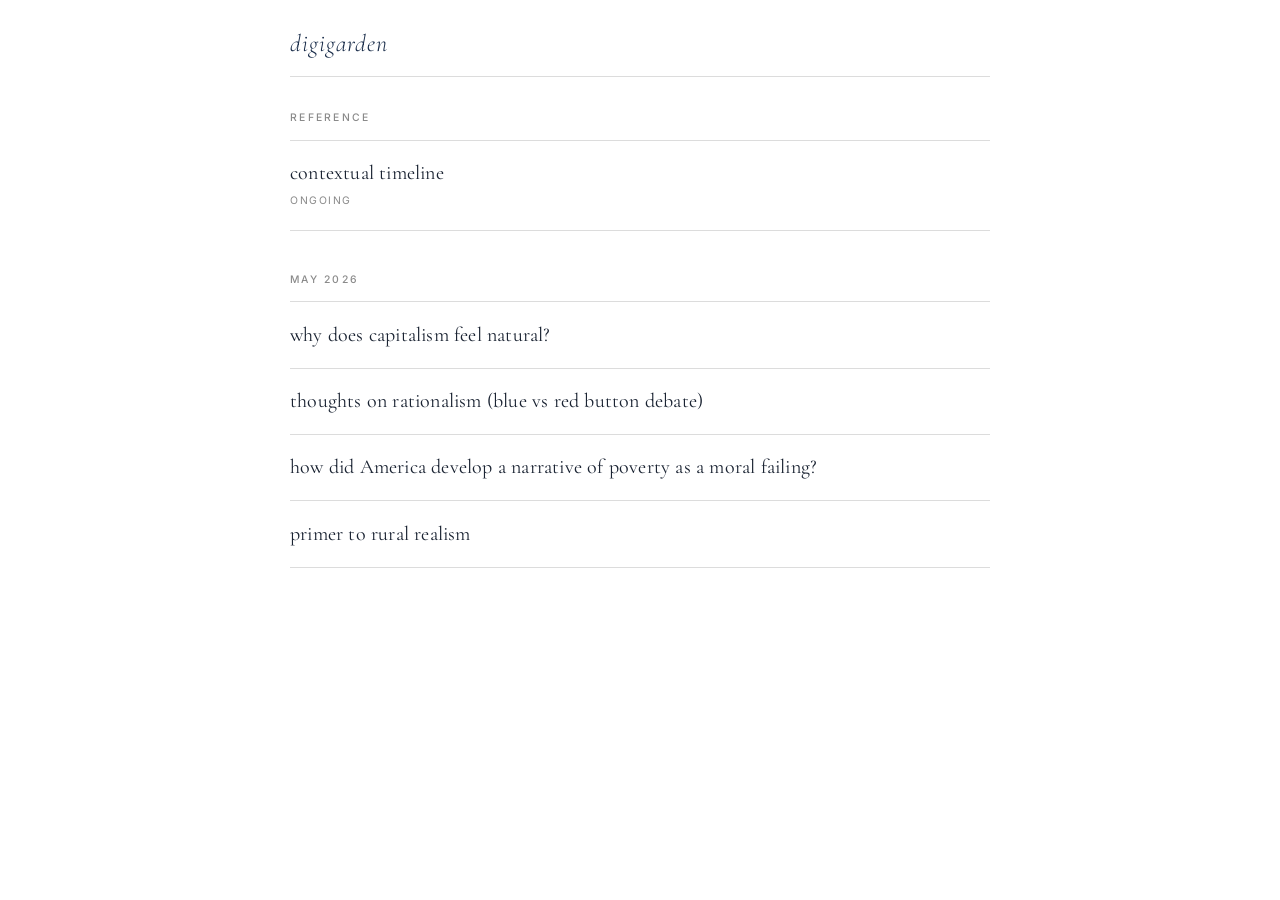
==== index.html @ b5a6b784 "Rename "intellectual timeline" to "contextual timeline" https://claude.ai/code/session_01QUtGRTyr6jm" ====
<!DOCTYPE html>
<html lang="en">
<head>
  <meta charset="UTF-8">
  <meta name="viewport" content="width=device-width, initial-scale=1.0">
  <title>DigiGarden</title>
  <link rel="stylesheet" href="style.css">
</head>
<body>
  <div class="container">
    <header>
      <h1>DigiGarden</h1>
    </header>

    <section class="reference-section">
      <h2 class="month-heading">Reference</h2>
      <ul class="link-list">
        <li>
          <a href="pages/timeline.html">
            <span class="entry-title">contextual timeline</span>
            <span class="entry-meta">ongoing</span>
          </a>
        </li>
      </ul>
    </section>

    <section class="month-group">
      <h2 class="month-heading">May 2026</h2>
      <ul class="link-list">
        <li>
          <a href="pages/why-does-capitalism-feel-natural.html">
            <span class="entry-title">why does capitalism feel natural?</span>
          </a>
        </li>
        <li>
          <a href="pages/red-blue-button-rationalism.html">
            <span class="entry-title">thoughts on rationalism (blue vs red button debate)</span>
          </a>
        </li>
        <li>
          <a href="pages/poverty-moral-failing.html">
            <span class="entry-title">how did America develop a narrative of poverty as a moral failing?</span>
          </a>
        </li>
        <li>
          <a href="pages/rural-realism-primer.html">
            <span class="entry-title">primer to rural realism</span>
          </a>
        </li>
      </ul>
    </section>
  </div>
</body>
</html>
---- style.css ----
@import url('https://fonts.googleapis.com/css2?family=Cormorant+Garamond:ital,wght@0,300;0,400;0,500;1,300;1,400&family=Inter:wght@300;400;500&display=swap');

*, *::before, *::after {
  box-sizing: border-box;
}

:root {
  --text:        #1a2332;
  --muted:       #8a8a8a;
  --muted-dark:  #555555;
  --link:        #1a2332;
  --link-hover:  #1a2d4a;
  --border:      #dcdcdc;
  --border-dark: #aaaaaa;
  --bg:          #ffffff;
  --cream:       #f2ebe0;
  --navy:        #1a2d4a;
  --max-width:   700px;
  --font-display: 'Cormorant Garamond', Georgia, serif;
  --font-body:    'Inter', -apple-system, BlinkMacSystemFont, sans-serif;
}

body {
  font-family: var(--font-body);
  font-size: 0.925rem;
  font-weight: 300;
  line-height: 1.8;
  color: var(--text);
  background: var(--bg);
  margin: 0;
  padding: 2rem 1.5rem 6rem;
  -webkit-font-smoothing: antialiased;
}

.container {
  max-width: var(--max-width);
  margin: 0 auto;
}

/* ── Site header (index page) ─────────────────────────── */

header {
  margin-bottom: 2rem;
  padding-bottom: 1.25rem;
  border-bottom: 1px solid var(--border);
}

header h1 {
  font-family: var(--font-display);
  font-size: 1.5rem;
  font-weight: 300;
  font-style: italic;
  letter-spacing: 0.04em;
  text-transform: lowercase;
  color: var(--navy);
  margin: 0;
  line-height: 1;
}

/* ── Back nav ─────────────────────────────────────────── */

nav a.home {
  font-size: 0.68rem;
  font-weight: 400;
  letter-spacing: 0.2em;
  text-transform: uppercase;
  color: var(--muted);
  text-decoration: none;
  display: inline-block;
  margin-bottom: 3rem;
}

nav a.home:hover {
  color: var(--navy);
}

/* ── Reference section ────────────────────────────────── */

.reference-section {
  margin-bottom: 2.5rem;
}

/* ── Month groupings ──────────────────────────────────── */

.month-group {
  margin-bottom: 1.5rem;
}

.month-heading {
  font-size: 0.65rem;
  font-weight: 500;
  letter-spacing: 0.22em;
  text-transform: uppercase;
  color: var(--muted);
  margin: 0 0 0.75rem;
}

/* ── Index link list ──────────────────────────────────── */

.link-list {
  list-style: none;
  padding: 0;
  margin: 0;
}

.link-list li {
  border-bottom: 1px solid var(--border);
}

.link-list li:first-child {
  border-top: 1px solid var(--border);
}

.link-list a {
  display: block;
  padding: 1.2rem 0;
  text-decoration: none;
  color: var(--link);
}

.link-list a:hover .entry-title {
  color: var(--navy);
}

.entry-title {
  display: block;
  font-family: var(--font-display);
  font-size: 1.25rem;
  font-weight: 400;
  letter-spacing: 0.01em;
  line-height: 1.35;
  transition: color 0.15s;
}

.entry-meta {
  display: block;
  font-size: 0.65rem;
  font-weight: 400;
  letter-spacing: 0.15em;
  text-transform: uppercase;
  color: var(--muted);
  margin-top: 0.3rem;
}

/* ── Article page ─────────────────────────────────────── */

article h1 {
  font-family: var(--font-display);
  font-size: 2.2rem;
  font-weight: 300;
  line-height: 1.2;
  letter-spacing: 0.01em;
  color: var(--navy);
  margin: 0 0 0.75rem;
}

article .dateline {
  font-size: 0.65rem;
  font-weight: 500;
  letter-spacing: 0.22em;
  text-transform: uppercase;
  color: var(--muted);
  margin-bottom: 3.5rem;
  display: block;
}

article p {
  margin: 0 0 1.35rem;
}

article h2 {
  font-family: var(--font-body);
  font-size: 0.72rem;
  font-weight: 500;
  letter-spacing: 0.2em;
  text-transform: uppercase;
  margin: 3rem 0 0.9rem;
  color: var(--navy);
}

article blockquote {
  margin: 2rem 0;
  padding-left: 1.5rem;
  border-left: 1px solid var(--border-dark);
  color: var(--muted-dark);
  font-family: var(--font-display);
  font-size: 1.15rem;
  font-style: italic;
  line-height: 1.65;
  font-weight: 300;
}

article strong {
  font-weight: 500;
}

/* ── Footer ───────────────────────────────────────────── */

footer {
  margin-top: 4rem;
  padding-top: 1.5rem;
  border-top: 1px solid var(--border);
  font-size: 0.65rem;
  font-weight: 400;
  letter-spacing: 0.2em;
  text-transform: uppercase;
  color: var(--muted);
}

footer a {
  color: var(--muted);
  text-decoration: none;
}

footer a:hover {
  color: var(--navy);
}
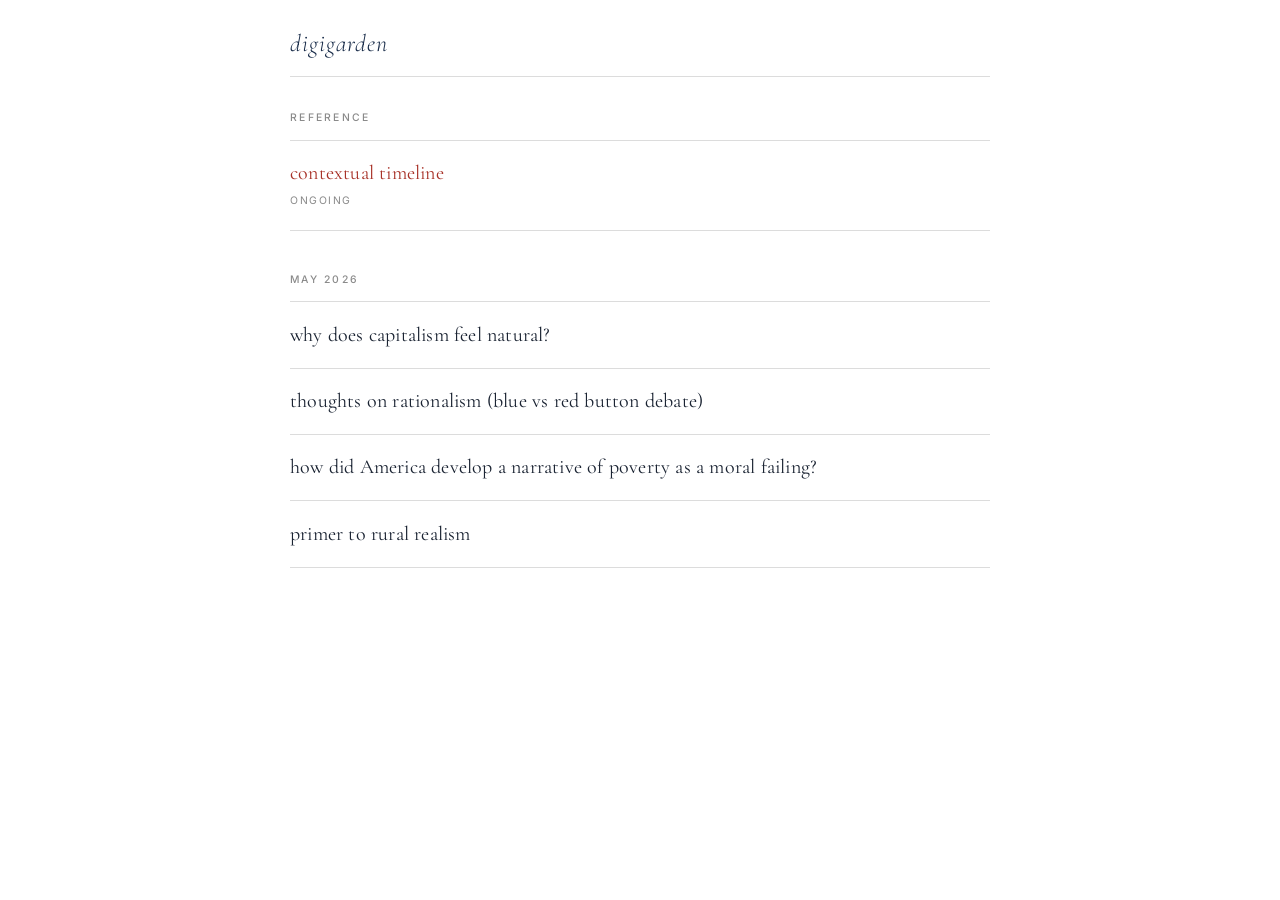
==== commit 3353becd: "Style contextual timeline link red on index; remove dateline from timeline page https://claude.ai/co" ====
--- a/index.html
+++ b/index.html
@@ -17,7 +17,7 @@
       <ul class="link-list">
         <li>
           <a href="pages/timeline.html">
-            <span class="entry-title">contextual timeline</span>
+            <span class="entry-title" style="color: #a83228;">contextual timeline</span>
             <span class="entry-meta">ongoing</span>
           </a>
         </li>
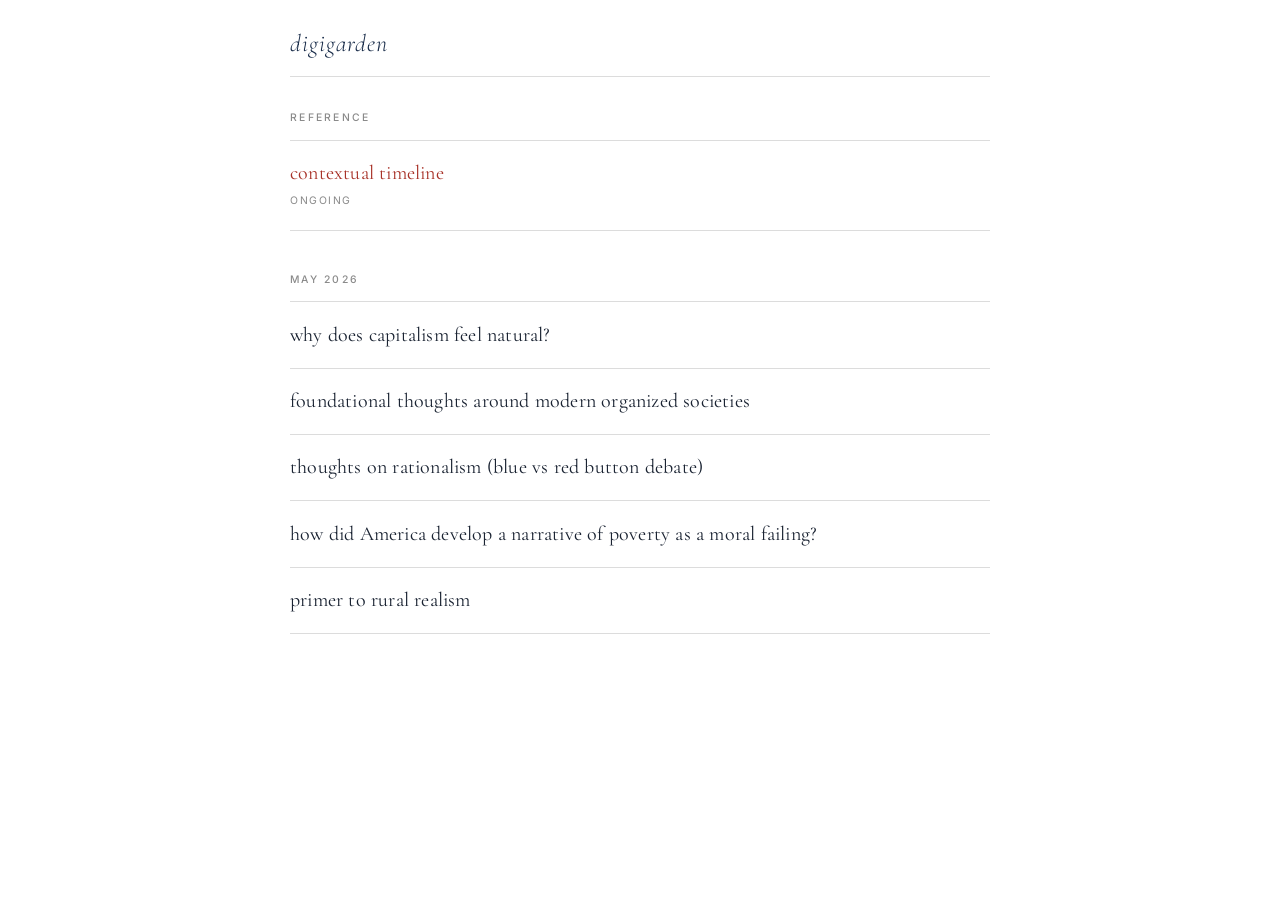
==== commit 9f064835: "Add social contract page: Hobbes, Locke, Rousseau with historical context and comparison grid https:" ====
--- a/index.html
+++ b/index.html
@@ -33,6 +33,11 @@
           </a>
         </li>
         <li>
+          <a href="pages/social-contract.html">
+            <span class="entry-title">foundational thoughts around modern organized societies</span>
+          </a>
+        </li>
+        <li>
           <a href="pages/red-blue-button-rationalism.html">
             <span class="entry-title">thoughts on rationalism (blue vs red button debate)</span>
           </a>
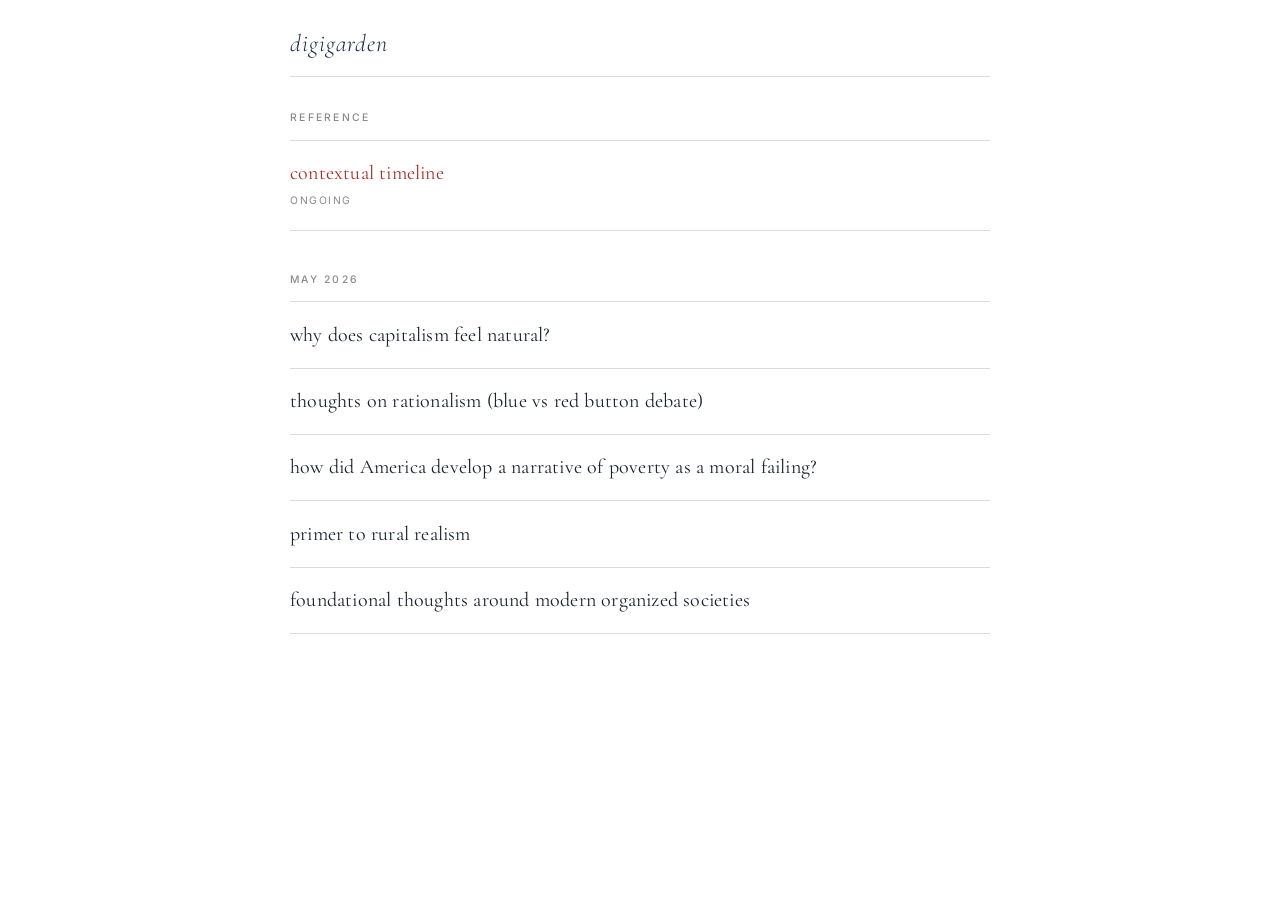
==== commit a10ba290: "Reorder index entries by creation order https://claude.ai/code/session_01QUtGRTyr6jmkFqE2EgKZTj" ====
--- a/index.html
+++ b/index.html
@@ -33,11 +33,6 @@
           </a>
         </li>
         <li>
-          <a href="pages/social-contract.html">
-            <span class="entry-title">foundational thoughts around modern organized societies</span>
-          </a>
-        </li>
-        <li>
           <a href="pages/red-blue-button-rationalism.html">
             <span class="entry-title">thoughts on rationalism (blue vs red button debate)</span>
           </a>
@@ -52,6 +47,11 @@
             <span class="entry-title">primer to rural realism</span>
           </a>
         </li>
+        <li>
+          <a href="pages/social-contract.html">
+            <span class="entry-title">foundational thoughts around modern organized societies</span>
+          </a>
+        </li>
       </ul>
     </section>
   </div>
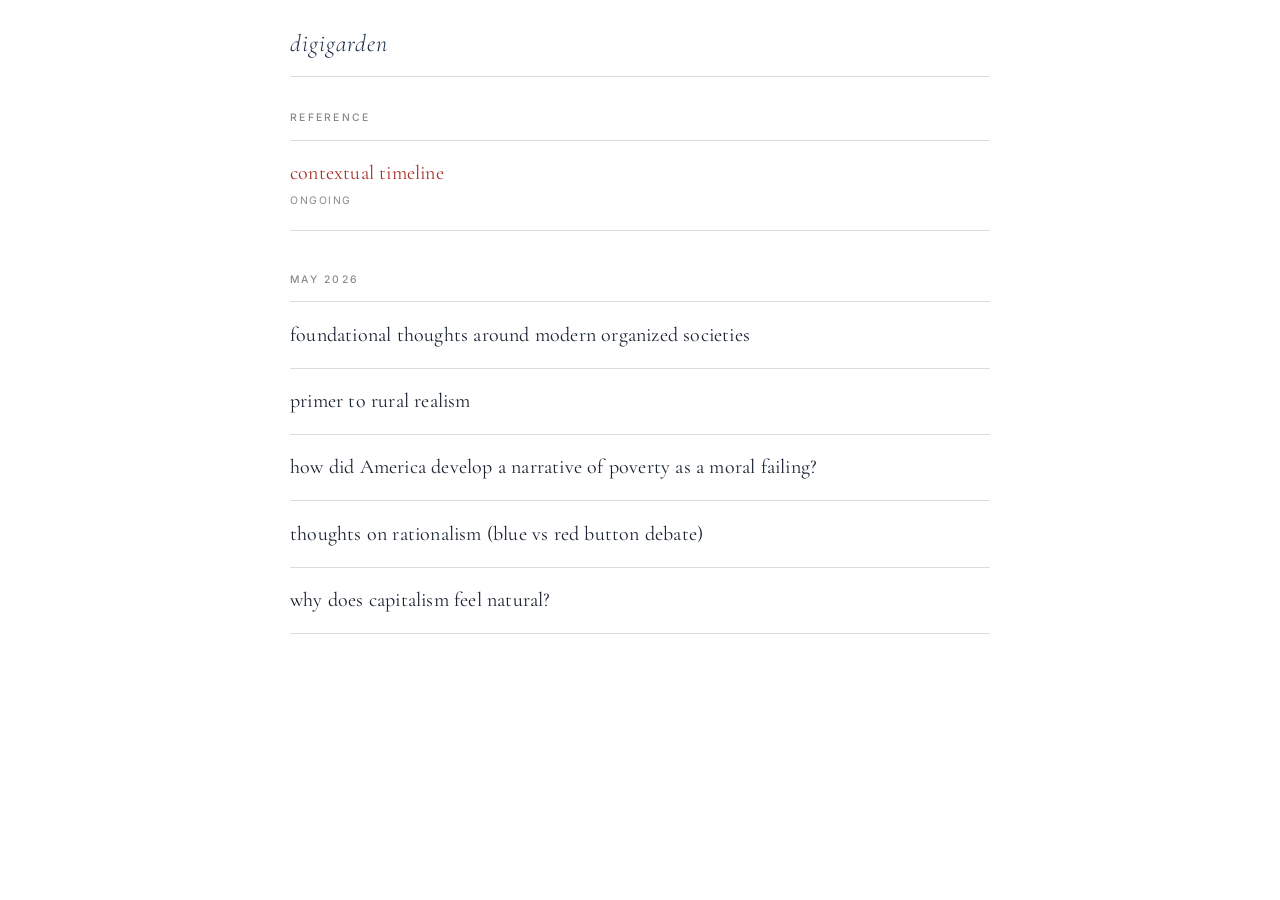
==== commit 2a4e4401: "Reverse index order — most recent entry at top https://claude.ai/code/session_01QUtGRTyr6jmkFqE2EgKZ" ====
--- a/index.html
+++ b/index.html
@@ -28,8 +28,18 @@
       <h2 class="month-heading">May 2026</h2>
       <ul class="link-list">
         <li>
-          <a href="pages/why-does-capitalism-feel-natural.html">
-            <span class="entry-title">why does capitalism feel natural?</span>
+          <a href="pages/social-contract.html">
+            <span class="entry-title">foundational thoughts around modern organized societies</span>
+          </a>
+        </li>
+        <li>
+          <a href="pages/rural-realism-primer.html">
+            <span class="entry-title">primer to rural realism</span>
+          </a>
+        </li>
+        <li>
+          <a href="pages/poverty-moral-failing.html">
+            <span class="entry-title">how did America develop a narrative of poverty as a moral failing?</span>
           </a>
         </li>
         <li>
@@ -38,18 +48,8 @@
           </a>
         </li>
         <li>
-          <a href="pages/poverty-moral-failing.html">
-            <span class="entry-title">how did America develop a narrative of poverty as a moral failing?</span>
-          </a>
-        </li>
-        <li>
-          <a href="pages/rural-realism-primer.html">
-            <span class="entry-title">primer to rural realism</span>
-          </a>
-        </li>
-        <li>
-          <a href="pages/social-contract.html">
-            <span class="entry-title">foundational thoughts around modern organized societies</span>
+          <a href="pages/why-does-capitalism-feel-natural.html">
+            <span class="entry-title">why does capitalism feel natural?</span>
           </a>
         </li>
       </ul>
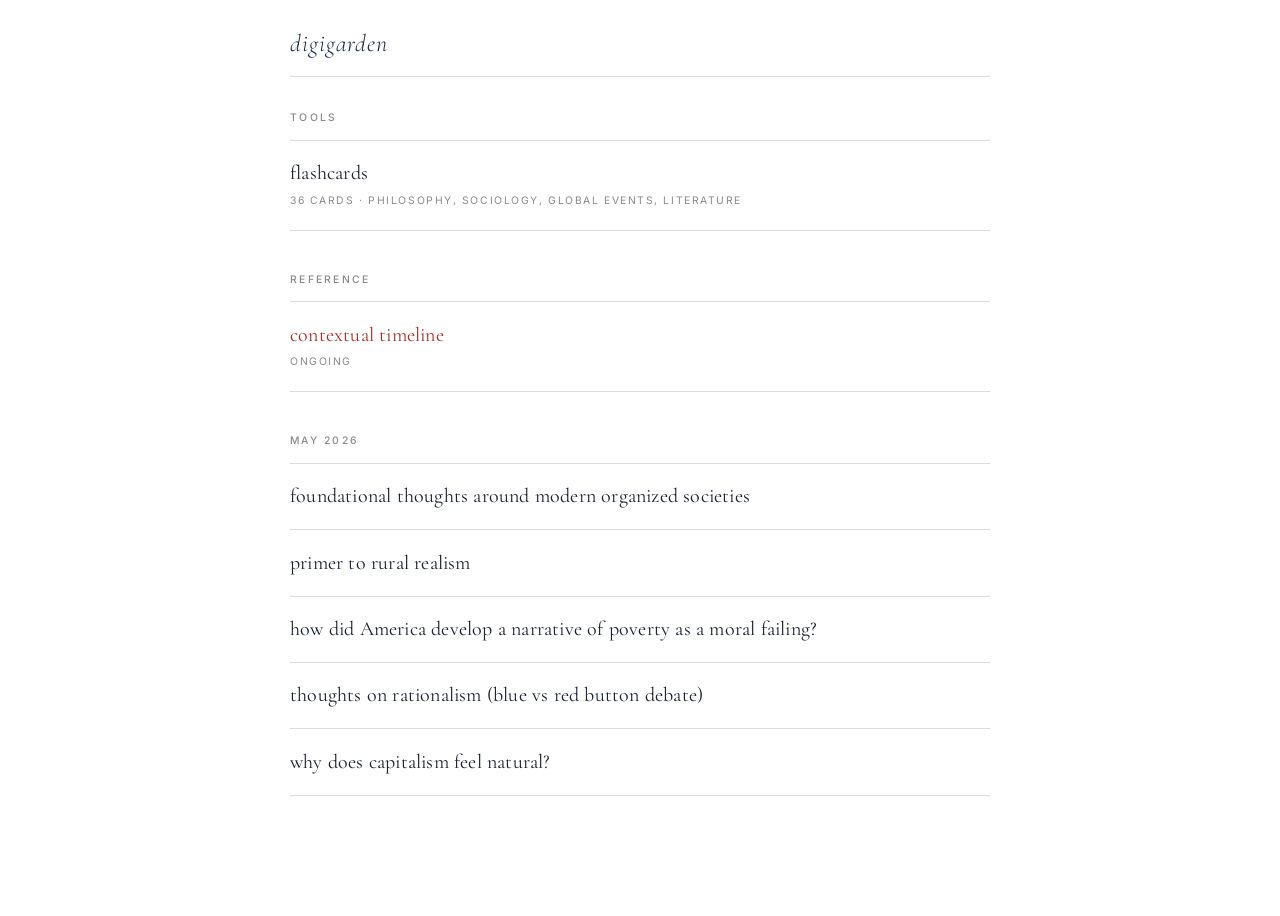
==== commit 86561b7d: "Add flashcard tool with 36 cards across philosophy, sociology, global events, literature Includes fl" ====
--- a/index.html
+++ b/index.html
@@ -11,6 +11,18 @@
     <header>
       <h1>DigiGarden</h1>
     </header>
+
+    <section class="reference-section">
+      <h2 class="month-heading">Tools</h2>
+      <ul class="link-list">
+        <li>
+          <a href="pages/flashcards.html">
+            <span class="entry-title">flashcards</span>
+            <span class="entry-meta">36 cards &middot; philosophy, sociology, global events, literature</span>
+          </a>
+        </li>
+      </ul>
+    </section>
 
     <section class="reference-section">
       <h2 class="month-heading">Reference</h2>
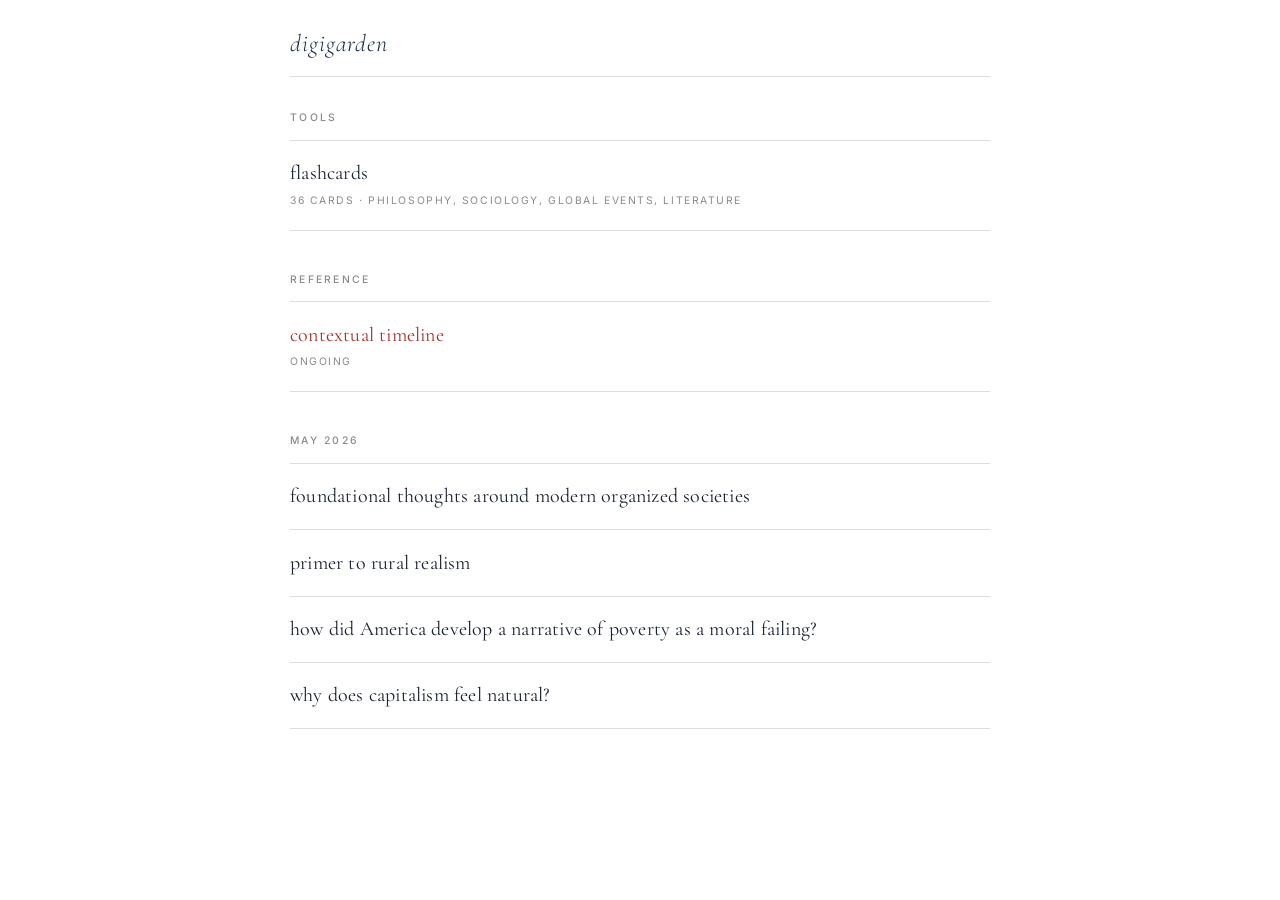
==== commit 18d469ec: "Remove thoughts on rationalism article Co-Authored-By: Claude Sonnet 4.6 <noreply@anthropic.com> Cla" ====
--- a/index.html
+++ b/index.html
@@ -55,11 +55,6 @@
           </a>
         </li>
         <li>
-          <a href="pages/red-blue-button-rationalism.html">
-            <span class="entry-title">thoughts on rationalism (blue vs red button debate)</span>
-          </a>
-        </li>
-        <li>
           <a href="pages/why-does-capitalism-feel-natural.html">
             <span class="entry-title">why does capitalism feel natural?</span>
           </a>
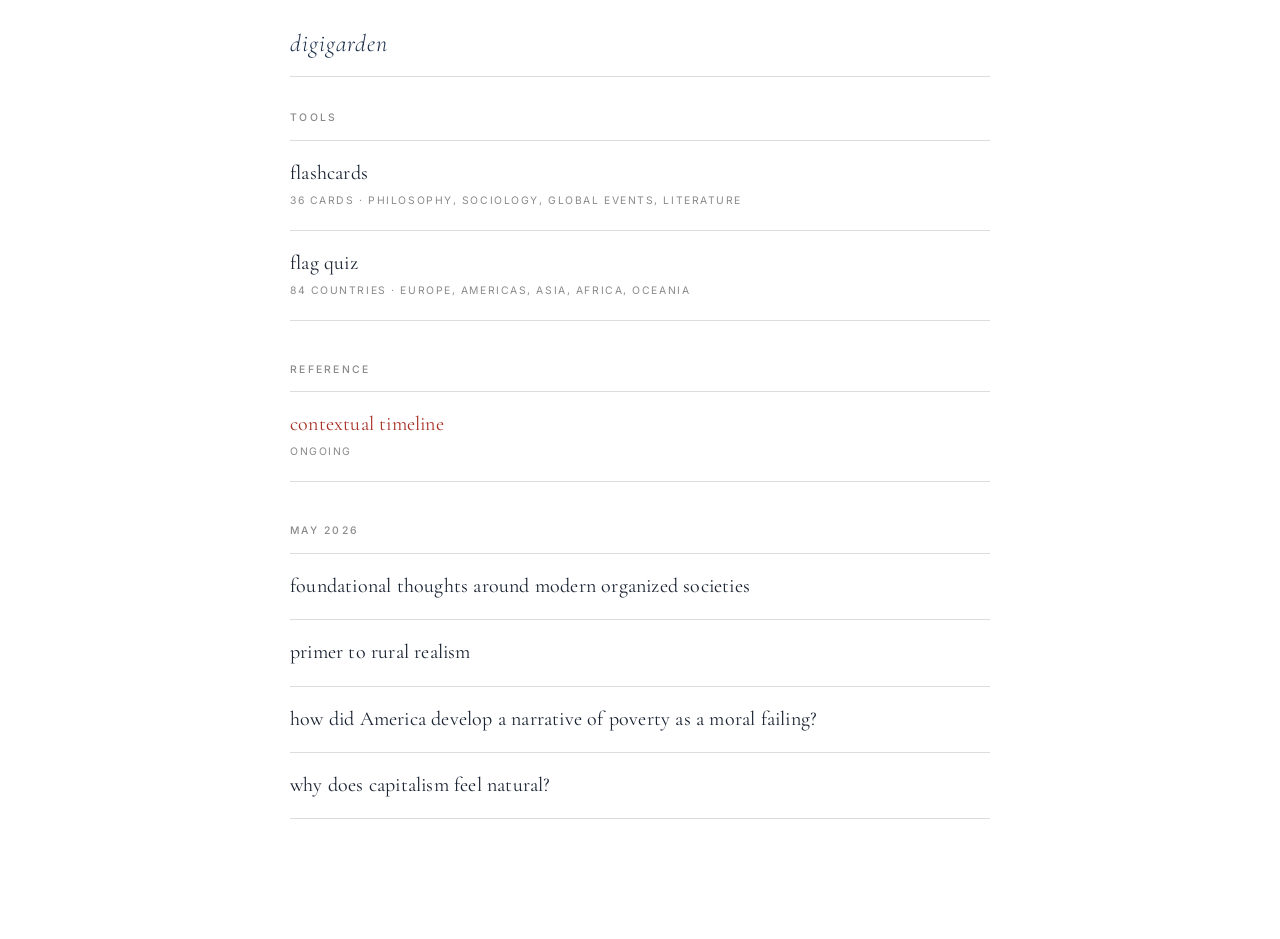
==== commit ac48183a: "Add flag quiz with 84 countries across 5 regions Multiple choice quiz with score tracking, streak co" ====
--- a/index.html
+++ b/index.html
@@ -19,6 +19,12 @@
           <a href="pages/flashcards.html">
             <span class="entry-title">flashcards</span>
             <span class="entry-meta">36 cards &middot; philosophy, sociology, global events, literature</span>
+          </a>
+        </li>
+        <li>
+          <a href="pages/flag-quiz.html">
+            <span class="entry-title">flag quiz</span>
+            <span class="entry-meta">84 countries &middot; europe, americas, asia, africa, oceania</span>
           </a>
         </li>
       </ul>
